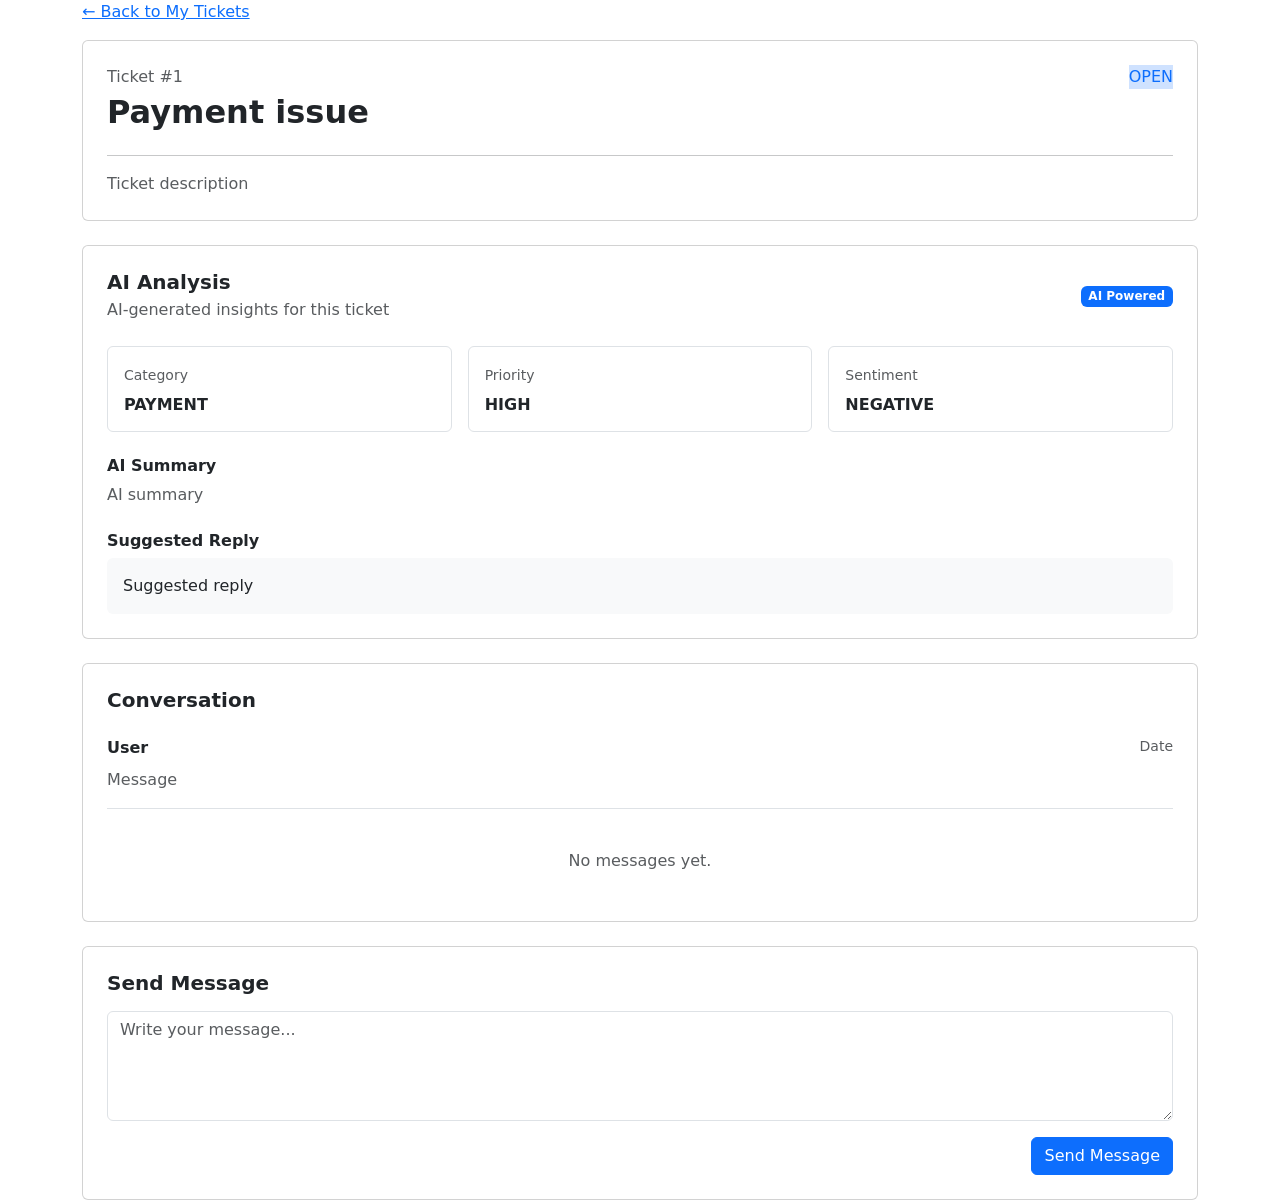
==== src/main/resources/templates/customer/ticket-details.html @ 5305f59e "support-ticket-system" ====
<!DOCTYPE html>
<html lang="en"
      xmlns:th="http://www.thymeleaf.org">

<head>
    <meta charset="UTF-8">
    <meta name="viewport" content="width=device-width, initial-scale=1">

    <title>Ticket Details | SupportDesk</title>

    <link href="https://cdn.jsdelivr.net/npm/bootstrap@5.3.3/dist/css/bootstrap.min.css"
          rel="stylesheet">

    <link rel="stylesheet" th:href="@{/css/style.css}">
</head>

<body>

<div th:replace="~{fragments/navbar :: navbar}"></div>

<div class="container page-container">

    <!-- Back -->
    <div class="mb-3">
        <a th:href="@{/customer/tickets}"
           class="text-primary">
            ← Back to My Tickets
        </a>
    </div>


    <!-- Ticket Header -->
    <div class="card custom-card mb-4">

        <div class="card-body p-4">

            <div class="d-flex justify-content-between align-items-start">

                <div>

                    <p class="text-muted mb-1">
                        Ticket #<span th:text="${ticket.id}">1</span>
                    </p>

                    <h2 class="fw-bold mb-2"
                        th:text="${ticket.title}">
                        Payment issue
                    </h2>

                </div>

                <span class="status-badge bg-primary-subtle text-primary"
                      th:text="${ticket.status}">
                    OPEN
                </span>

            </div>

            <hr>

            <p class="text-muted mb-0"
               th:text="${ticket.description}">
                Ticket description
            </p>

        </div>

    </div>


    <!-- AI Analysis -->
    <div class="card custom-card mb-4">

        <div class="card-body p-4">

            <div class="d-flex justify-content-between align-items-center mb-4">

                <div>
                    <h5 class="fw-bold mb-1">
                        AI Analysis
                    </h5>

                    <p class="text-muted mb-0">
                        AI-generated insights for this ticket
                    </p>
                </div>

                <span class="badge bg-primary">
                    AI Powered
                </span>

            </div>


            <div class="row g-3">

                <!-- Category -->
                <div class="col-md-4">

                    <div class="border rounded p-3 h-100">

                        <small class="text-muted">
                            Category
                        </small>

                        <h6 class="fw-bold mt-2 mb-0"
                            th:text="${ticket.category != null ? ticket.category : 'Pending'}">
                            PAYMENT
                        </h6>

                    </div>

                </div>


                <!-- Priority -->
                <div class="col-md-4">

                    <div class="border rounded p-3 h-100">

                        <small class="text-muted">
                            Priority
                        </small>

                        <h6 class="fw-bold mt-2 mb-0"
                            th:text="${ticket.priority != null ? ticket.priority : 'Pending'}">
                            HIGH
                        </h6>

                    </div>

                </div>


                <!-- Sentiment -->
                <div class="col-md-4">

                    <div class="border rounded p-3 h-100">

                        <small class="text-muted">
                            Sentiment
                        </small>

                        <h6 class="fw-bold mt-2 mb-0"
                            th:text="${ticket.sentiment != null ? ticket.sentiment : 'Pending'}">
                            NEGATIVE
                        </h6>

                    </div>

                </div>

            </div>


            <!-- Summary -->

            <div class="mt-4">

                <h6 class="fw-bold">
                    AI Summary
                </h6>

                <p class="text-muted"
                   th:text="${ticket.summary != null ? ticket.summary : 'AI analysis is not available yet.'}">
                    AI summary
                </p>

            </div>


            <!-- Suggested Reply -->

            <div class="mt-4"
                 th:if="${ticket.suggestedReply != null}">

                <h6 class="fw-bold">
                    Suggested Reply
                </h6>

                <div class="bg-light rounded p-3">

                    <p class="mb-0"
                       th:text="${ticket.suggestedReply}">
                        Suggested reply
                    </p>

                </div>

            </div>

        </div>

    </div>


    <!-- Conversation -->

    <div class="card custom-card mb-4">

        <div class="card-body p-4">

            <h5 class="fw-bold mb-4">
                Conversation
            </h5>


            <!-- Messages -->

            <div th:each="message : ${messages}"
                 class="border-bottom pb-3 mb-3">

                <div class="d-flex justify-content-between">

                    <strong th:text="${message.senderName}">
                        User
                    </strong>

                    <small class="text-muted"
                           th:text="${message.createdAt}">
                        Date
                    </small>

                </div>

                <p class="mb-0 mt-2 text-muted"
                   th:text="${message.message}">
                    Message
                </p>

            </div>


            <!-- No Messages -->

            <div th:if="${#lists.isEmpty(messages)}"
                 class="text-center py-4">

                <p class="text-muted mb-0">
                    No messages yet.
                </p>

            </div>

        </div>

    </div>


    <!-- Reply -->

    <div class="card custom-card"
         th:if="${ticket.status != T(com.example.support.enums.TicketStatus).CLOSED}">

        <div class="card-body p-4">

            <h5 class="fw-bold mb-3">
                Send Message
            </h5>

            <form th:action="@{/customer/tickets/{id}/messages(id=${ticket.id})}"
                  method="post">

                <div class="mb-3">

                    <textarea name="message"
                              class="form-control"
                              rows="4"
                              placeholder="Write your message..."
                              required></textarea>

                </div>

                <div class="text-end">

                    <button type="submit"
                            class="btn btn-primary">
                        Send Message
                    </button>

                </div>

            </form>

        </div>

    </div>

</div>

</body>
</html>
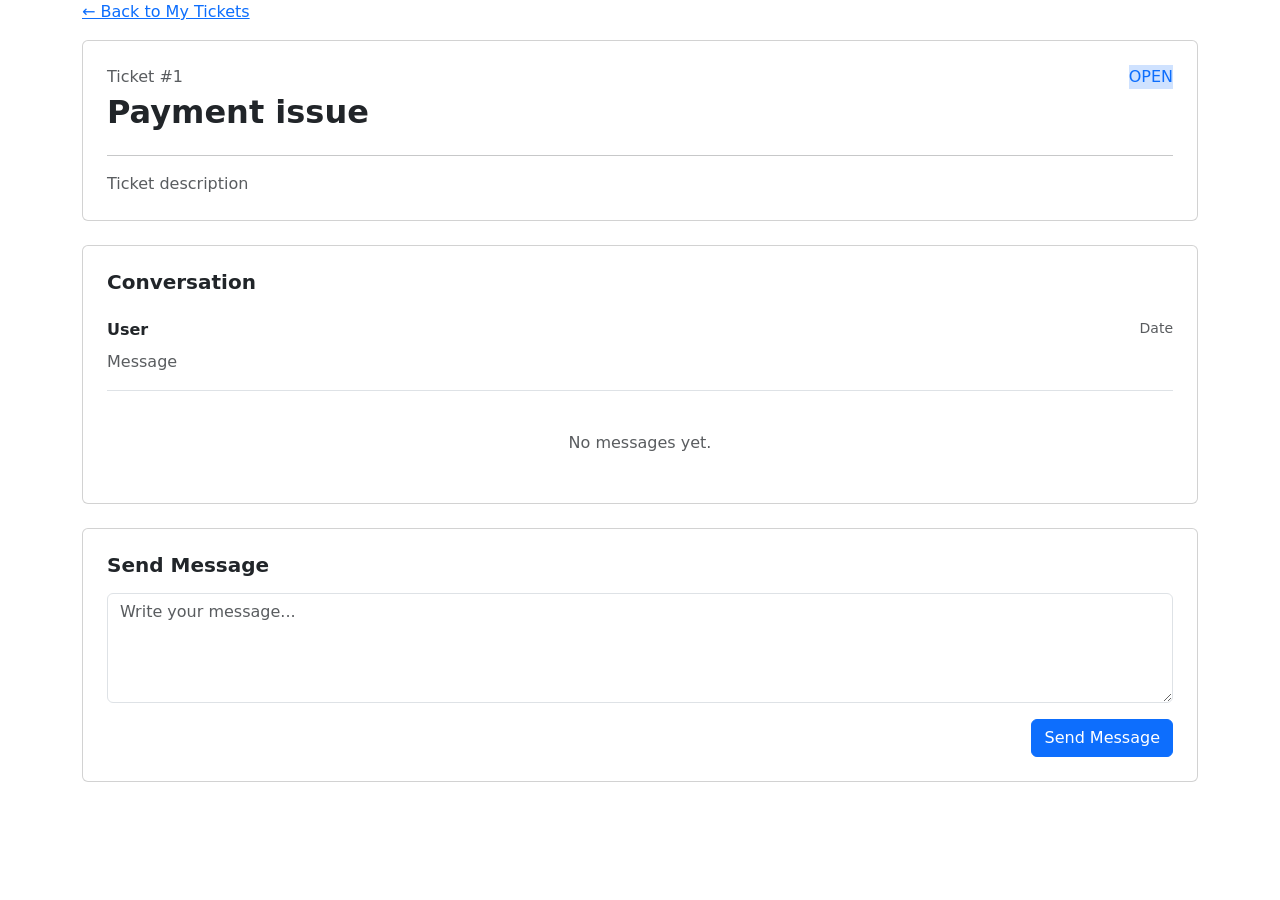
==== commit 04e474e6: "made some changes in application" ====
--- a/src/main/resources/templates/customer/ticket-details.html
+++ b/src/main/resources/templates/customer/ticket-details.html
@@ -62,132 +62,6 @@
                th:text="${ticket.description}">
                 Ticket description
             </p>
-
-        </div>
-
-    </div>
-
-
-    <!-- AI Analysis -->
-    <div class="card custom-card mb-4">
-
-        <div class="card-body p-4">
-
-            <div class="d-flex justify-content-between align-items-center mb-4">
-
-                <div>
-                    <h5 class="fw-bold mb-1">
-                        AI Analysis
-                    </h5>
-
-                    <p class="text-muted mb-0">
-                        AI-generated insights for this ticket
-                    </p>
-                </div>
-
-                <span class="badge bg-primary">
-                    AI Powered
-                </span>
-
-            </div>
-
-
-            <div class="row g-3">
-
-                <!-- Category -->
-                <div class="col-md-4">
-
-                    <div class="border rounded p-3 h-100">
-
-                        <small class="text-muted">
-                            Category
-                        </small>
-
-                        <h6 class="fw-bold mt-2 mb-0"
-                            th:text="${ticket.category != null ? ticket.category : 'Pending'}">
-                            PAYMENT
-                        </h6>
-
-                    </div>
-
-                </div>
-
-
-                <!-- Priority -->
-                <div class="col-md-4">
-
-                    <div class="border rounded p-3 h-100">
-
-                        <small class="text-muted">
-                            Priority
-                        </small>
-
-                        <h6 class="fw-bold mt-2 mb-0"
-                            th:text="${ticket.priority != null ? ticket.priority : 'Pending'}">
-                            HIGH
-                        </h6>
-
-                    </div>
-
-                </div>
-
-
-                <!-- Sentiment -->
-                <div class="col-md-4">
-
-                    <div class="border rounded p-3 h-100">
-
-                        <small class="text-muted">
-                            Sentiment
-                        </small>
-
-                        <h6 class="fw-bold mt-2 mb-0"
-                            th:text="${ticket.sentiment != null ? ticket.sentiment : 'Pending'}">
-                            NEGATIVE
-                        </h6>
-
-                    </div>
-
-                </div>
-
-            </div>
-
-
-            <!-- Summary -->
-
-            <div class="mt-4">
-
-                <h6 class="fw-bold">
-                    AI Summary
-                </h6>
-
-                <p class="text-muted"
-                   th:text="${ticket.summary != null ? ticket.summary : 'AI analysis is not available yet.'}">
-                    AI summary
-                </p>
-
-            </div>
-
-
-            <!-- Suggested Reply -->
-
-            <div class="mt-4"
-                 th:if="${ticket.suggestedReply != null}">
-
-                <h6 class="fw-bold">
-                    Suggested Reply
-                </h6>
-
-                <div class="bg-light rounded p-3">
-
-                    <p class="mb-0"
-                       th:text="${ticket.suggestedReply}">
-                        Suggested reply
-                    </p>
-
-                </div>
-
-            </div>
 
         </div>
 
